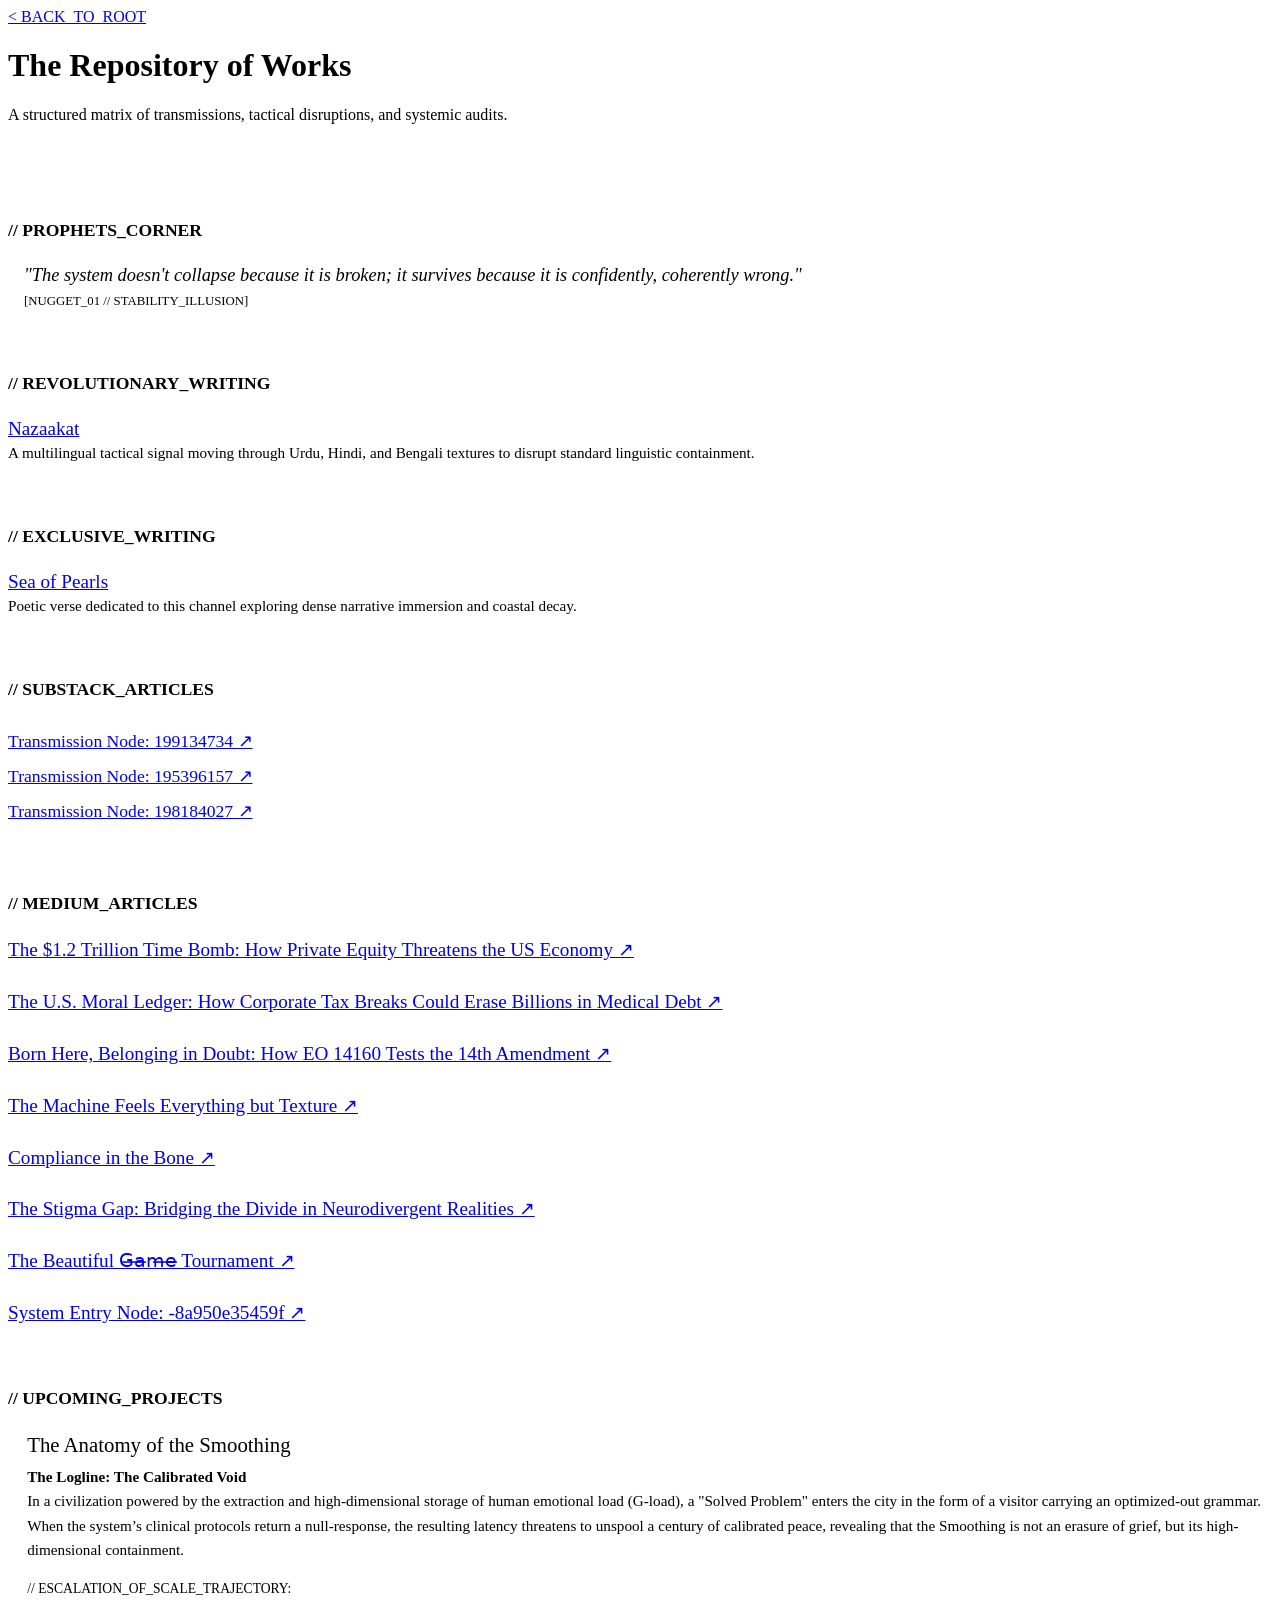
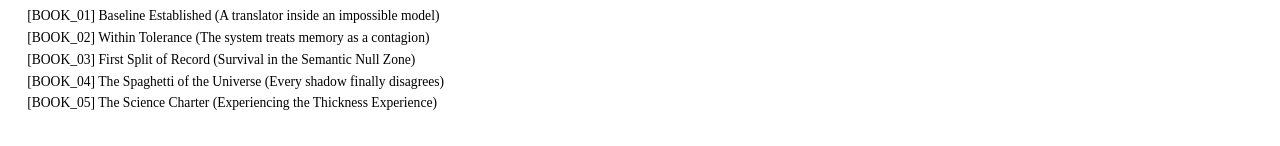
==== index.html @ d80fcfb4 "Update index.html" ====
<!DOCTYPE html>
<html lang="en">
<head>
  <meta charset="UTF-8">
  <meta name="viewport" content="width=device-width, initial-scale=1.0">
  <title>Work — The Iterative Being</title>
  <link rel="stylesheet" href="/the-iterative-being/assets/style.css">
</head>
<body>

  <div id="nav"></div>

  <main class="container">
    <div class="mono" style="margin-bottom: 1rem;"><a href="/the-iterative-being/">&lt; BACK_TO_ROOT</a></div>
    <h1>The Repository of Works</h1>
    <p>A structured matrix of transmissions, tactical disruptions, and systemic audits.</p>
    
    <hr style="border: 0; border-top: 1px solid var(--border); margin: 3rem 0;">

    <section style="margin-bottom: 4rem;">
      <h2 class="mono" style="font-size: 1.1rem; color: var(--accent); margin-bottom: 1.5rem;">// PROPHETS_CORNER</h2>
      <ul style="list-style-type: none; padding: 0; margin: 0;">
        <li style="margin-bottom: 1.5rem; border-left: 2px solid var(--accent); padding-left: 1rem;">
          <span style="font-size: 1.15rem; font-style: italic; color: var(--text);">"The system doesn't collapse because it is broken; it survives because it is confidently, coherently wrong."</span>
          <div class="muted mono" style="font-size: 0.8rem; margin-top: 0.5rem;">[NUGGET_01 // STABILITY_ILLUSION]</div>
        </li>
      </ul>
    </section>

    <section style="margin-bottom: 4rem;">
      <h2 class="mono" style="font-size: 1.1rem; color: var(--accent); margin-bottom: 1.5rem;">// REVOLUTIONARY_WRITING</h2>
      <ul style="list-style-type: none; padding: 0; margin: 0;">
        <li style="margin-bottom: 1.8rem;">
          <a href="/the-iterative-being/work/nazaakat.html" style="font-size: 1.2rem; font-weight: 500;">Nazaakat</a>
          <div class="muted" style="font-size: 0.95rem; margin-top: 0.25rem;">A multilingual tactical signal moving through Urdu, Hindi, and Bengali textures to disrupt standard linguistic containment.</div>
        </li>
      </ul>
    </section>

    <section style="margin-bottom: 4rem;">
      <h2 class="mono" style="font-size: 1.1rem; color: var(--accent); margin-bottom: 1.5rem;">// EXCLUSIVE_WRITING</h2>
      <ul style="list-style-type: none; padding: 0; margin: 0;">
        <li style="margin-bottom: 1.8rem;">
          <a href="/the-iterative-being/work/sea-of-pearls.html" style="font-size: 1.2rem; font-weight: 500;">Sea of Pearls</a>
          <div class="muted" style="font-size: 0.95rem; margin-top: 0.25rem;">Poetic verse dedicated to this channel exploring dense narrative immersion and coastal decay.</div>
        </li>
      </ul>
    </section>

    <section style="margin-bottom: 4rem;">
      <h2 class="mono" style="font-size: 1.1rem; color: var(--accent); margin-bottom: 1.5rem;">// SUBSTACK_ARTICLES</h2>
      <ul style="list-style-type: none; padding: 0; margin: 0; line-height: 2;">
        
        <li><a href="https://substack.com/@theiterativebeing/p-199134734" target="_blank" rel="noopener" style="font-size: 1.1rem;">Transmission Node: 199134734 &nearr;</a></li>
        <li><a href="https://substack.com/@theiterativebeing/p-195396157" target="_blank" rel="noopener" style="font-size: 1.1rem;">Transmission Node: 195396157 &nearr;</a></li>
        <li><a href="https://substack.com/@theiterativebeing/p-198184027" target="_blank" rel="noopener" style="font-size: 1.1rem;">Transmission Node: 198184027 &nearr;</a></li>
        
      </ul>
    </section>

    <section style="margin-bottom: 4rem;">
      <h2 class="mono" style="font-size: 1.1rem; color: var(--accent); margin-bottom: 1.5rem;">// MEDIUM_ARTICLES</h2>
      <ul style="list-style-type: none; padding: 0; margin: 0;">
        <li style="margin-bottom: 1.8rem;">
          <a href="https://medium.com/@theiterativebeing/the-1-2-trillion-time-bomb-how-private-equity-threatens-the-us-economy-a4ec674c8a16" target="_blank" rel="noopener" style="font-size: 1.2rem; font-weight: 500;">The $1.2 Trillion Time Bomb: How Private Equity Threatens the US Economy &nearr;</a>
        </li>
        <li style="margin-bottom: 1.8rem;">
          <a href="https://medium.com/@theiterativebeing/the-u-s-moral-ledger-how-corporate-tax-breaks-could-erase-billions-in-medical-debt-64a22a2d4180" target="_blank" rel="noopener" style="font-size: 1.2rem; font-weight: 500;">The U.S. Moral Ledger: How Corporate Tax Breaks Could Erase Billions in Medical Debt &nearr;</a>
        </li>
        <li style="margin-bottom: 1.8rem;">
          <a href="https://medium.com/@theiterativebeing/born-here-belonging-in-doubt-how-eo-14160-tests-the-14th-amendment-b67e0066bb94" target="_blank" rel="noopener" style="font-size: 1.2rem; font-weight: 500;">Born Here, Belonging in Doubt: How EO 14160 Tests the 14th Amendment &nearr;</a>
        </li>
        <li style="margin-bottom: 1.8rem;">
          <a href="https://medium.com/@theiterativebeing/the-machine-feels-everything-but-texture-cb5b5e229ba5" target="_blank" rel="noopener" style="font-size: 1.2rem; font-weight: 500;">The Machine Feels Everything but Texture &nearr;</a>
        </li>
        <li style="margin-bottom: 1.8rem;">
          <a href="https://medium.com/@theiterativebeing/compliance-in-the-bone-81f977a51fe5" target="_blank" rel="noopener" style="font-size: 1.2rem; font-weight: 500;">Compliance in the Bone &nearr;</a>
        </li>
        <li style="margin-bottom: 1.8rem;">
          <a href="https://medium.com/@theiterativebeing/the-stigma-gap-bridging-the-divide-in-neurodivergent-realities-eba00905080f" target="_blank" rel="noopener" style="font-size: 1.2rem; font-weight: 500;">The Stigma Gap: Bridging the Divide in Neurodivergent Realities &nearr;</a>
        </li>
        <li style="margin-bottom: 1.8rem;">
          <a href="https://medium.com/@theiterativebeing/the-beautiful-g%CC%B6a%CC%B6m%CC%B6e%CC%B6-tournament-4335d1be1c62" target="_blank" rel="noopener" style="font-size: 1.2rem; font-weight: 500;">The Beautiful G̶a̶m̶e̶ Tournament &nearr;</a>
        </li>
        <li style="margin-bottom: 1.5rem;">
          <a href="https://medium.com/@theiterativebeing/-8a950e35459f" target="_blank" rel="noopener" style="font-size: 1.2rem; font-weight: 500;">System Entry Node: -8a950e35459f &nearr;</a>
        </li>
      </ul>
    </section>

    <section style="margin-bottom: 2rem;">
      <h2 class="mono" style="font-size: 1.1rem; color: var(--accent); margin-bottom: 1.5rem;">// UPCOMING_PROJECTS</h2>
      <ul style="list-style-type: none; padding: 0; margin: 0;">
        <li style="margin-bottom: 2rem; border-left: 2px solid var(--accent); padding-left: 1.2rem;">
          <div style="font-size: 1.3rem; font-weight: 500; color: var(--text); margin-bottom: 0.5rem;">The Anatomy of the Smoothing</div>
          
          <div style="font-size: 0.95rem; line-height: 1.6; margin-bottom: 1.2rem; color: var(--text);">
            <strong>The Logline: The Calibrated Void</strong><br>
            In a civilization powered by the extraction and high-dimensional storage of human emotional load (G-load), a "Solved Problem" enters the city in the form of a visitor carrying an optimized-out grammar. When the system’s clinical protocols return a null-response, the resulting latency threatens to unspool a century of calibrated peace, revealing that the Smoothing is not an erasure of grief, but its high-dimensional containment.
          </div>

          <div class="mono muted" style="font-size: 0.85rem; margin-bottom: 0.5rem;">// ESCALATION_OF_SCALE_TRAJECTORY:</div>
          <ul class="mono" style="list-style-type: none; padding-left: 0; margin: 0; font-size: 0.85rem; line-height: 1.6; color: var(--muted);">
            <li>[BOOK_01] Baseline Established (A translator inside an impossible model)</li>
            <li>[BOOK_02] Within Tolerance (The system treats memory as a contagion)</li>
            <li>[BOOK_03] First Split of Record (Survival in the Semantic Null Zone)</li>
            <li>[BOOK_04] The Spaghetti of the Universe (Every shadow finally disagrees)</li>
            <li>[BOOK_05] The Science Charter (Experiencing the Thickness Experience)</li>
          </ul>
        </li>
      </ul>
    </section>

  </main>

  <div id="footer"></div>

  <script src="/the-iterative-being/assets/main.js"></script>
</body>
</html>
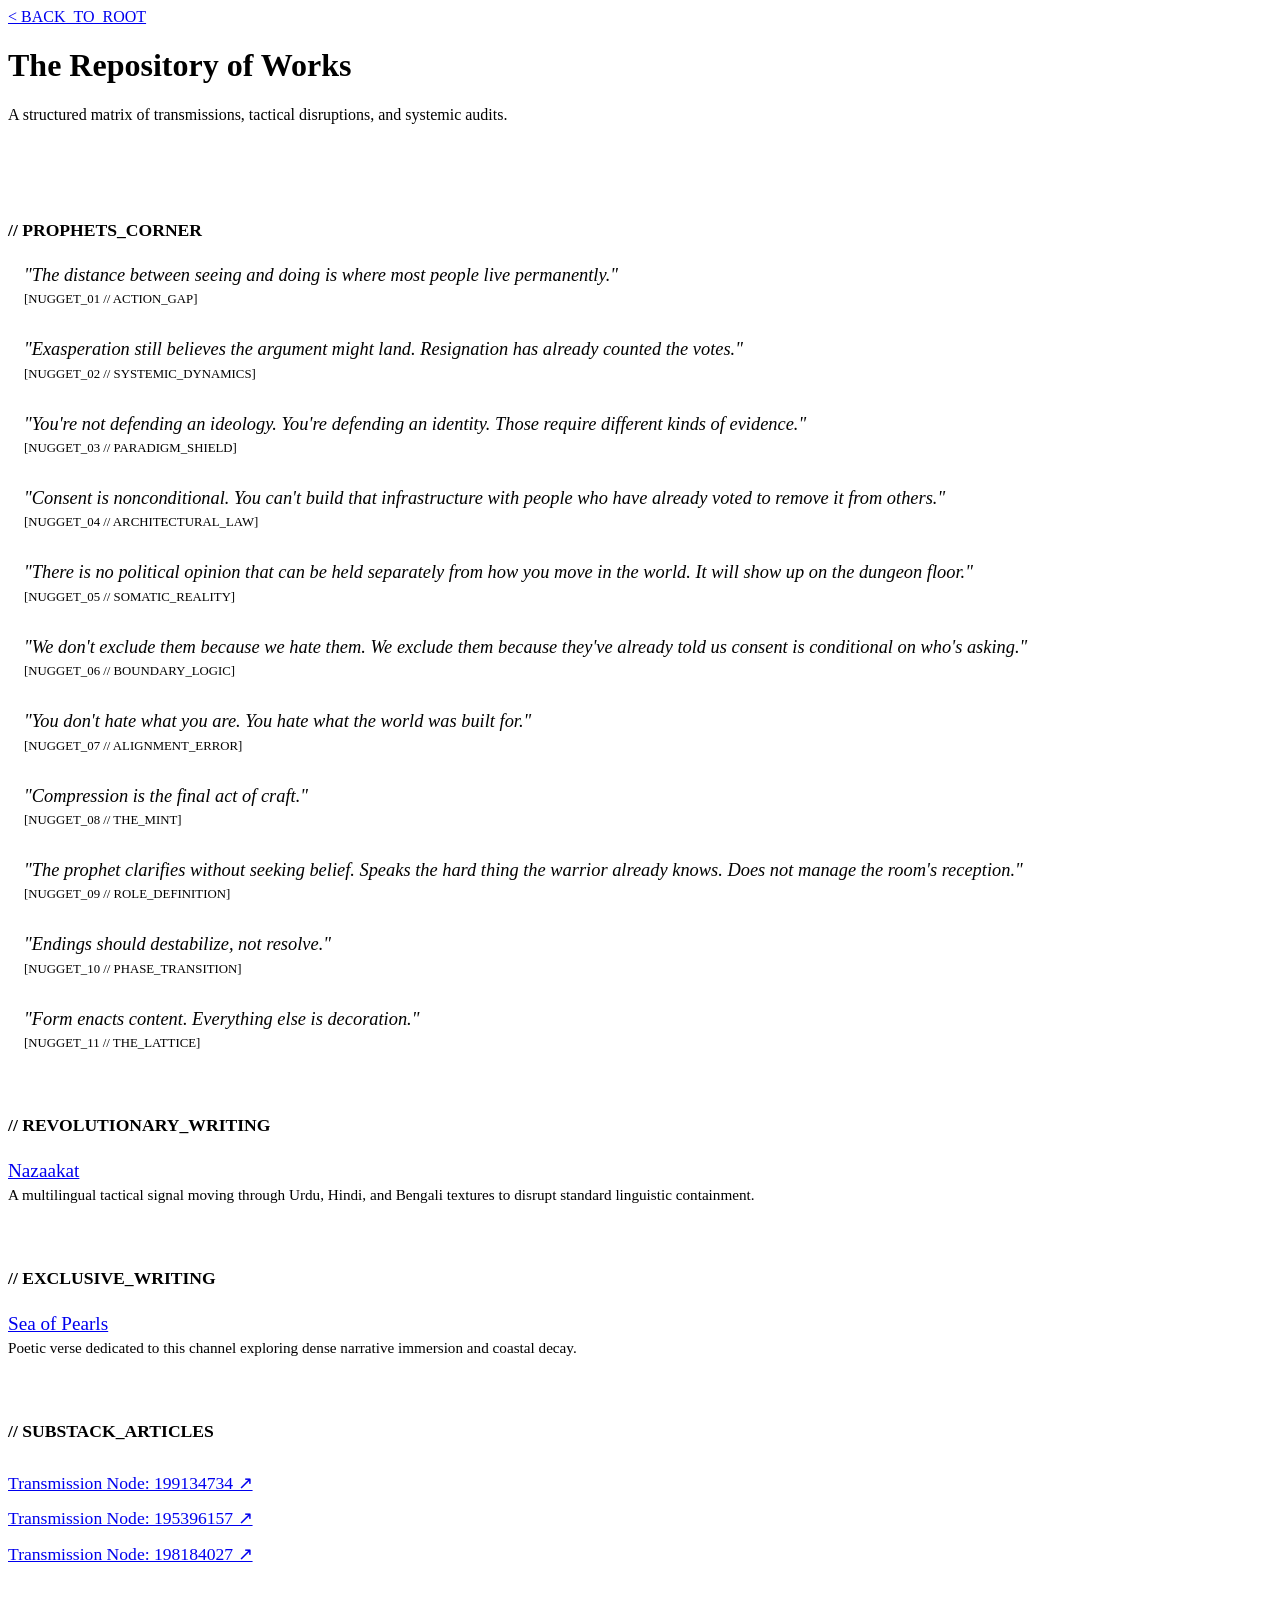
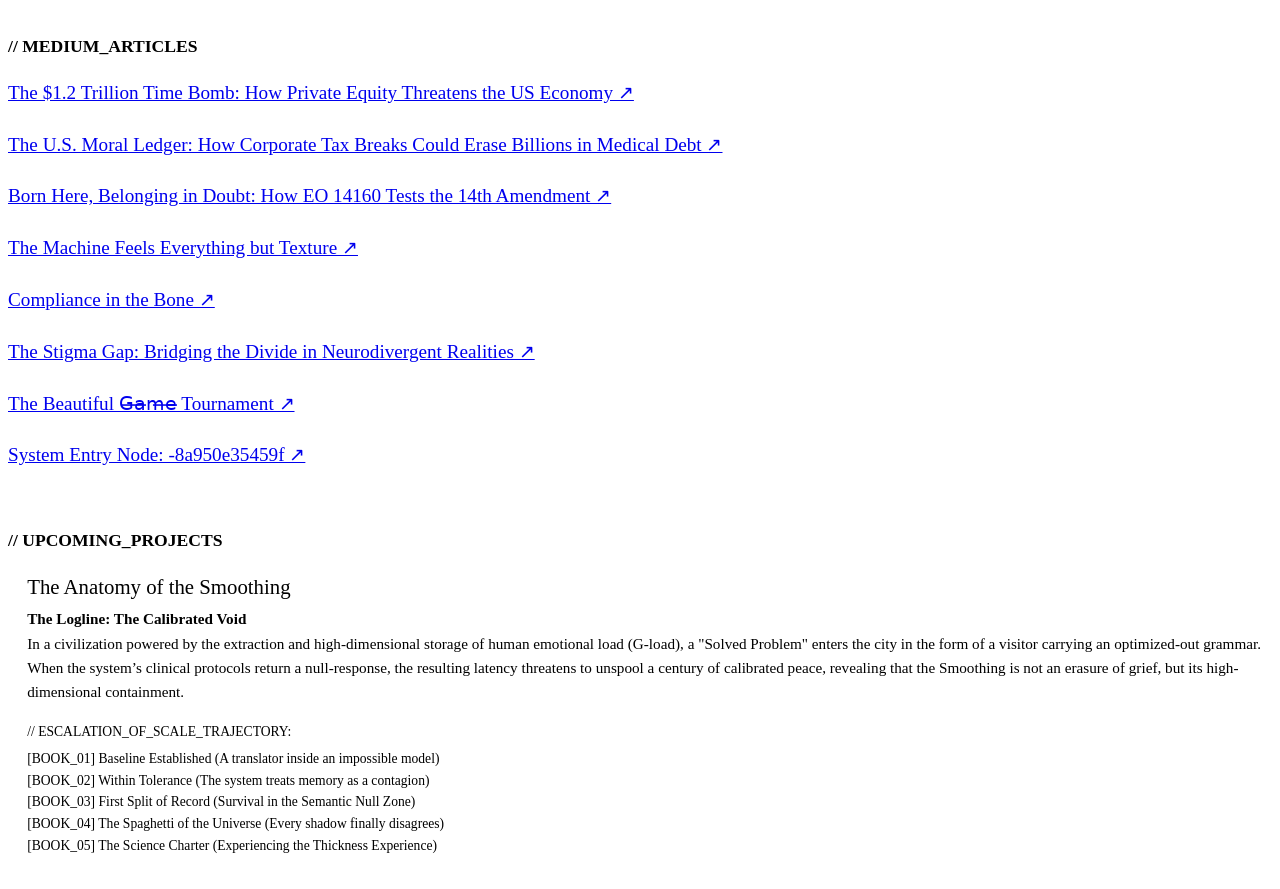
==== commit 69053ed8: "Update index.html" ====
--- a/index.html
+++ b/index.html
@@ -20,10 +20,62 @@
     <section style="margin-bottom: 4rem;">
       <h2 class="mono" style="font-size: 1.1rem; color: var(--accent); margin-bottom: 1.5rem;">// PROPHETS_CORNER</h2>
       <ul style="list-style-type: none; padding: 0; margin: 0;">
-        <li style="margin-bottom: 1.5rem; border-left: 2px solid var(--accent); padding-left: 1rem;">
-          <span style="font-size: 1.15rem; font-style: italic; color: var(--text);">"The system doesn't collapse because it is broken; it survives because it is confidently, coherently wrong."</span>
-          <div class="muted mono" style="font-size: 0.8rem; margin-top: 0.5rem;">[NUGGET_01 // STABILITY_ILLUSION]</div>
+        
+        <li style="margin-bottom: 2rem; border-left: 2px solid var(--accent); padding-left: 1rem;">
+          <span style="font-size: 1.15rem; font-style: italic; color: var(--text);">"The distance between seeing and doing is where most people live permanently."</span>
+          <div class="muted mono" style="font-size: 0.8rem; margin-top: 0.4rem;">[NUGGET_01 // ACTION_GAP]</div>
         </li>
+
+        <li style="margin-bottom: 2rem; border-left: 2px solid var(--accent); padding-left: 1rem;">
+          <span style="font-size: 1.15rem; font-style: italic; color: var(--text);">"Exasperation still believes the argument might land. Resignation has already counted the votes."</span>
+          <div class="muted mono" style="font-size: 0.8rem; margin-top: 0.4rem;">[NUGGET_02 // SYSTEMIC_DYNAMICS]</div>
+        </li>
+
+        <li style="margin-bottom: 2rem; border-left: 2px solid var(--accent); padding-left: 1rem;">
+          <span style="font-size: 1.15rem; font-style: italic; color: var(--text);">"You're not defending an ideology. You're defending an identity. Those require different kinds of evidence."</span>
+          <div class="muted mono" style="font-size: 0.8rem; margin-top: 0.4rem;">[NUGGET_03 // PARADIGM_SHIELD]</div>
+        </li>
+
+        <li style="margin-bottom: 2rem; border-left: 2px solid var(--accent); padding-left: 1rem;">
+          <span style="font-size: 1.15rem; font-style: italic; color: var(--text);">"Consent is nonconditional. You can't build that infrastructure with people who have already voted to remove it from others."</span>
+          <div class="muted mono" style="font-size: 0.8rem; margin-top: 0.4rem;">[NUGGET_04 // ARCHITECTURAL_LAW]</div>
+        </li>
+
+        <li style="margin-bottom: 2rem; border-left: 2px solid var(--accent); padding-left: 1rem;">
+          <span style="font-size: 1.15rem; font-style: italic; color: var(--text);">"There is no political opinion that can be held separately from how you move in the world. It will show up on the dungeon floor."</span>
+          <div class="muted mono" style="font-size: 0.8rem; margin-top: 0.4rem;">[NUGGET_05 // SOMATIC_REALITY]</div>
+        </li>
+
+        <li style="margin-bottom: 2rem; border-left: 2px solid var(--accent); padding-left: 1rem;">
+          <span style="font-size: 1.15rem; font-style: italic; color: var(--text);">"We don't exclude them because we hate them. We exclude them because they've already told us consent is conditional on who's asking."</span>
+          <div class="muted mono" style="font-size: 0.8rem; margin-top: 0.4rem;">[NUGGET_06 // BOUNDARY_LOGIC]</div>
+        </li>
+
+        <li style="margin-bottom: 2rem; border-left: 2px solid var(--accent); padding-left: 1rem;">
+          <span style="font-size: 1.15rem; font-style: italic; color: var(--text);">"You don't hate what you are. You hate what the world was built for."</span>
+          <div class="muted mono" style="font-size: 0.8rem; margin-top: 0.4rem;">[NUGGET_07 // ALIGNMENT_ERROR]</div>
+        </li>
+
+        <li style="margin-bottom: 2rem; border-left: 2px solid var(--accent); padding-left: 1rem;">
+          <span style="font-size: 1.15rem; font-style: italic; color: var(--text);">"Compression is the final act of craft."</span>
+          <div class="muted mono" style="font-size: 0.8rem; margin-top: 0.4rem;">[NUGGET_08 // THE_MINT]</div>
+        </li>
+
+        <li style="margin-bottom: 2rem; border-left: 2px solid var(--accent); padding-left: 1rem;">
+          <span style="font-size: 1.15rem; font-style: italic; color: var(--text);">"The prophet clarifies without seeking belief. Speaks the hard thing the warrior already knows. Does not manage the room's reception."</span>
+          <div class="muted mono" style="font-size: 0.8rem; margin-top: 0.4rem;">[NUGGET_09 // ROLE_DEFINITION]</div>
+        </li>
+
+        <li style="margin-bottom: 2rem; border-left: 2px solid var(--accent); padding-left: 1rem;">
+          <span style="font-size: 1.15rem; font-style: italic; color: var(--text);">"Endings should destabilize, not resolve."</span>
+          <div class="muted mono" style="font-size: 0.8rem; margin-top: 0.4rem;">[NUGGET_10 // PHASE_TRANSITION]</div>
+        </li>
+
+        <li style="margin-bottom: 2rem; border-left: 2px solid var(--accent); padding-left: 1rem;">
+          <span style="font-size: 1.15rem; font-style: italic; color: var(--text);">"Form enacts content. Everything else is decoration."</span>
+          <div class="muted mono" style="font-size: 0.8rem; margin-top: 0.4rem;">[NUGGET_11 // THE_LATTICE]</div>
+        </li>
+
       </ul>
     </section>
 
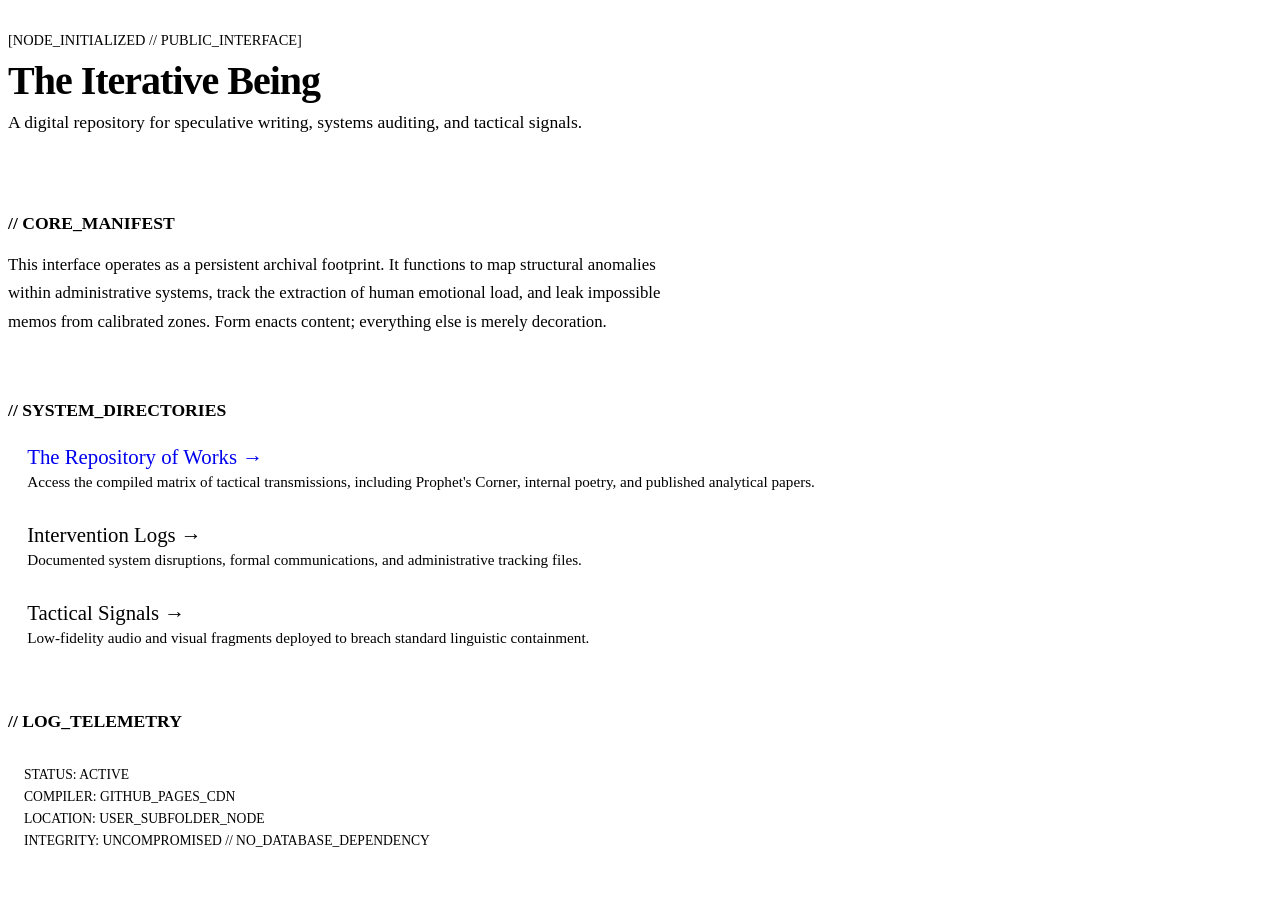
==== commit bcc14aa7: "Update index.html" ====
--- a/index.html
+++ b/index.html
@@ -3,7 +3,7 @@
 <head>
   <meta charset="UTF-8">
   <meta name="viewport" content="width=device-width, initial-scale=1.0">
-  <title>Work — The Iterative Being</title>
+  <title>The Iterative Being — Root Node</title>
   <link rel="stylesheet" href="/the-iterative-being/assets/style.css">
 </head>
 <body>
@@ -11,156 +11,58 @@
   <div id="nav"></div>
 
   <main class="container">
-    <div class="mono" style="margin-bottom: 1rem;"><a href="/the-iterative-being/">&lt; BACK_TO_ROOT</a></div>
-    <h1>The Repository of Works</h1>
-    <p>A structured matrix of transmissions, tactical disruptions, and systemic audits.</p>
     
-    <hr style="border: 0; border-top: 1px solid var(--border); margin: 3rem 0;">
+    <header style="margin-top: 2rem; margin-bottom: 3rem;">
+      <div class="mono" style="font-size: 0.9rem; color: var(--accent); margin-bottom: 0.5rem;">[NODE_INITIALIZED // PUBLIC_INTERFACE]</div>
+      <h1 style="font-size: 2.5rem; margin: 0; letter-spacing: -1px;">The Iterative Being</h1>
+      <p style="font-size: 1.1rem; margin-top: 0.5rem; color: var(--text);">A digital repository for speculative writing, systems auditing, and tactical signals.</p>
+    </header>
+
+    <hr style="border: 0; border-top: 1px solid var(--border); margin: 2rem 0;">
+
+    <section style="margin-bottom: 4rem; max-width: 42rem;">
+      <h2 class="mono" style="font-size: 1.1rem; color: var(--accent); margin-bottom: 1rem;">// CORE_MANIFEST</h2>
+      <p style="line-height: 1.7; font-size: 1.05rem;">
+        This interface operates as a persistent archival footprint. It functions to map structural anomalies within administrative systems, track the extraction of human emotional load, and leak impossible memos from calibrated zones. Form enacts content; everything else is merely decoration.
+      </p>
+    </section>
 
     <section style="margin-bottom: 4rem;">
-      <h2 class="mono" style="font-size: 1.1rem; color: var(--accent); margin-bottom: 1.5rem;">// PROPHETS_CORNER</h2>
+      <h2 class="mono" style="font-size: 1.1rem; color: var(--accent); margin-bottom: 1.5rem;">// SYSTEM_DIRECTORIES</h2>
       <ul style="list-style-type: none; padding: 0; margin: 0;">
         
-        <li style="margin-bottom: 2rem; border-left: 2px solid var(--accent); padding-left: 1rem;">
-          <span style="font-size: 1.15rem; font-style: italic; color: var(--text);">"The distance between seeing and doing is where most people live permanently."</span>
-          <div class="muted mono" style="font-size: 0.8rem; margin-top: 0.4rem;">[NUGGET_01 // ACTION_GAP]</div>
+        <li style="margin-bottom: 2rem; border-left: 2px solid var(--accent); padding-left: 1.2rem;">
+          <a href="/the-iterative-being/work/" style="font-size: 1.3rem; font-weight: 500; text-decoration: none;">The Repository of Works &rarr;</a>
+          <div class="muted" style="font-size: 0.95rem; margin-top: 0.25rem;">
+            Access the compiled matrix of tactical transmissions, including Prophet's Corner, internal poetry, and published analytical papers.
+          </div>
         </li>
 
-        <li style="margin-bottom: 2rem; border-left: 2px solid var(--accent); padding-left: 1rem;">
-          <span style="font-size: 1.15rem; font-style: italic; color: var(--text);">"Exasperation still believes the argument might land. Resignation has already counted the votes."</span>
-          <div class="muted mono" style="font-size: 0.8rem; margin-top: 0.4rem;">[NUGGET_02 // SYSTEMIC_DYNAMICS]</div>
+        <li style="margin-bottom: 2rem; border-left: 2px solid var(--border); padding-left: 1.2rem;">
+          <a href="/the-iterative-being/letters/" style="font-size: 1.3rem; font-weight: 500; text-decoration: none; color: var(--text);">Intervention Logs &rarr;</a>
+          <div class="muted" style="font-size: 0.95rem; margin-top: 0.25rem;">
+            Documented system disruptions, formal communications, and administrative tracking files.
+          </div>
         </li>
 
-        <li style="margin-bottom: 2rem; border-left: 2px solid var(--accent); padding-left: 1rem;">
-          <span style="font-size: 1.15rem; font-style: italic; color: var(--text);">"You're not defending an ideology. You're defending an identity. Those require different kinds of evidence."</span>
-          <div class="muted mono" style="font-size: 0.8rem; margin-top: 0.4rem;">[NUGGET_03 // PARADIGM_SHIELD]</div>
-        </li>
-
-        <li style="margin-bottom: 2rem; border-left: 2px solid var(--accent); padding-left: 1rem;">
-          <span style="font-size: 1.15rem; font-style: italic; color: var(--text);">"Consent is nonconditional. You can't build that infrastructure with people who have already voted to remove it from others."</span>
-          <div class="muted mono" style="font-size: 0.8rem; margin-top: 0.4rem;">[NUGGET_04 // ARCHITECTURAL_LAW]</div>
-        </li>
-
-        <li style="margin-bottom: 2rem; border-left: 2px solid var(--accent); padding-left: 1rem;">
-          <span style="font-size: 1.15rem; font-style: italic; color: var(--text);">"There is no political opinion that can be held separately from how you move in the world. It will show up on the dungeon floor."</span>
-          <div class="muted mono" style="font-size: 0.8rem; margin-top: 0.4rem;">[NUGGET_05 // SOMATIC_REALITY]</div>
-        </li>
-
-        <li style="margin-bottom: 2rem; border-left: 2px solid var(--accent); padding-left: 1rem;">
-          <span style="font-size: 1.15rem; font-style: italic; color: var(--text);">"We don't exclude them because we hate them. We exclude them because they've already told us consent is conditional on who's asking."</span>
-          <div class="muted mono" style="font-size: 0.8rem; margin-top: 0.4rem;">[NUGGET_06 // BOUNDARY_LOGIC]</div>
-        </li>
-
-        <li style="margin-bottom: 2rem; border-left: 2px solid var(--accent); padding-left: 1rem;">
-          <span style="font-size: 1.15rem; font-style: italic; color: var(--text);">"You don't hate what you are. You hate what the world was built for."</span>
-          <div class="muted mono" style="font-size: 0.8rem; margin-top: 0.4rem;">[NUGGET_07 // ALIGNMENT_ERROR]</div>
-        </li>
-
-        <li style="margin-bottom: 2rem; border-left: 2px solid var(--accent); padding-left: 1rem;">
-          <span style="font-size: 1.15rem; font-style: italic; color: var(--text);">"Compression is the final act of craft."</span>
-          <div class="muted mono" style="font-size: 0.8rem; margin-top: 0.4rem;">[NUGGET_08 // THE_MINT]</div>
-        </li>
-
-        <li style="margin-bottom: 2rem; border-left: 2px solid var(--accent); padding-left: 1rem;">
-          <span style="font-size: 1.15rem; font-style: italic; color: var(--text);">"The prophet clarifies without seeking belief. Speaks the hard thing the warrior already knows. Does not manage the room's reception."</span>
-          <div class="muted mono" style="font-size: 0.8rem; margin-top: 0.4rem;">[NUGGET_09 // ROLE_DEFINITION]</div>
-        </li>
-
-        <li style="margin-bottom: 2rem; border-left: 2px solid var(--accent); padding-left: 1rem;">
-          <span style="font-size: 1.15rem; font-style: italic; color: var(--text);">"Endings should destabilize, not resolve."</span>
-          <div class="muted mono" style="font-size: 0.8rem; margin-top: 0.4rem;">[NUGGET_10 // PHASE_TRANSITION]</div>
-        </li>
-
-        <li style="margin-bottom: 2rem; border-left: 2px solid var(--accent); padding-left: 1rem;">
-          <span style="font-size: 1.15rem; font-style: italic; color: var(--text);">"Form enacts content. Everything else is decoration."</span>
-          <div class="muted mono" style="font-size: 0.8rem; margin-top: 0.4rem;">[NUGGET_11 // THE_LATTICE]</div>
+        <li style="margin-bottom: 2rem; border-left: 2px solid var(--border); padding-left: 1.2rem;">
+          <a href="/the-iterative-being/signals/" style="font-size: 1.3rem; font-weight: 500; text-decoration: none; color: var(--text);">Tactical Signals &rarr;</a>
+          <div class="muted" style="font-size: 0.95rem; margin-top: 0.25rem;">
+            Low-fidelity audio and visual fragments deployed to breach standard linguistic containment.
+          </div>
         </li>
 
       </ul>
     </section>
 
-    <section style="margin-bottom: 4rem;">
-      <h2 class="mono" style="font-size: 1.1rem; color: var(--accent); margin-bottom: 1.5rem;">// REVOLUTIONARY_WRITING</h2>
-      <ul style="list-style-type: none; padding: 0; margin: 0;">
-        <li style="margin-bottom: 1.8rem;">
-          <a href="/the-iterative-being/work/nazaakat.html" style="font-size: 1.2rem; font-weight: 500;">Nazaakat</a>
-          <div class="muted" style="font-size: 0.95rem; margin-top: 0.25rem;">A multilingual tactical signal moving through Urdu, Hindi, and Bengali textures to disrupt standard linguistic containment.</div>
-        </li>
-      </ul>
-    </section>
-
-    <section style="margin-bottom: 4rem;">
-      <h2 class="mono" style="font-size: 1.1rem; color: var(--accent); margin-bottom: 1.5rem;">// EXCLUSIVE_WRITING</h2>
-      <ul style="list-style-type: none; padding: 0; margin: 0;">
-        <li style="margin-bottom: 1.8rem;">
-          <a href="/the-iterative-being/work/sea-of-pearls.html" style="font-size: 1.2rem; font-weight: 500;">Sea of Pearls</a>
-          <div class="muted" style="font-size: 0.95rem; margin-top: 0.25rem;">Poetic verse dedicated to this channel exploring dense narrative immersion and coastal decay.</div>
-        </li>
-      </ul>
-    </section>
-
-    <section style="margin-bottom: 4rem;">
-      <h2 class="mono" style="font-size: 1.1rem; color: var(--accent); margin-bottom: 1.5rem;">// SUBSTACK_ARTICLES</h2>
-      <ul style="list-style-type: none; padding: 0; margin: 0; line-height: 2;">
-        
-        <li><a href="https://substack.com/@theiterativebeing/p-199134734" target="_blank" rel="noopener" style="font-size: 1.1rem;">Transmission Node: 199134734 &nearr;</a></li>
-        <li><a href="https://substack.com/@theiterativebeing/p-195396157" target="_blank" rel="noopener" style="font-size: 1.1rem;">Transmission Node: 195396157 &nearr;</a></li>
-        <li><a href="https://substack.com/@theiterativebeing/p-198184027" target="_blank" rel="noopener" style="font-size: 1.1rem;">Transmission Node: 198184027 &nearr;</a></li>
-        
-      </ul>
-    </section>
-
-    <section style="margin-bottom: 4rem;">
-      <h2 class="mono" style="font-size: 1.1rem; color: var(--accent); margin-bottom: 1.5rem;">// MEDIUM_ARTICLES</h2>
-      <ul style="list-style-type: none; padding: 0; margin: 0;">
-        <li style="margin-bottom: 1.8rem;">
-          <a href="https://medium.com/@theiterativebeing/the-1-2-trillion-time-bomb-how-private-equity-threatens-the-us-economy-a4ec674c8a16" target="_blank" rel="noopener" style="font-size: 1.2rem; font-weight: 500;">The $1.2 Trillion Time Bomb: How Private Equity Threatens the US Economy &nearr;</a>
-        </li>
-        <li style="margin-bottom: 1.8rem;">
-          <a href="https://medium.com/@theiterativebeing/the-u-s-moral-ledger-how-corporate-tax-breaks-could-erase-billions-in-medical-debt-64a22a2d4180" target="_blank" rel="noopener" style="font-size: 1.2rem; font-weight: 500;">The U.S. Moral Ledger: How Corporate Tax Breaks Could Erase Billions in Medical Debt &nearr;</a>
-        </li>
-        <li style="margin-bottom: 1.8rem;">
-          <a href="https://medium.com/@theiterativebeing/born-here-belonging-in-doubt-how-eo-14160-tests-the-14th-amendment-b67e0066bb94" target="_blank" rel="noopener" style="font-size: 1.2rem; font-weight: 500;">Born Here, Belonging in Doubt: How EO 14160 Tests the 14th Amendment &nearr;</a>
-        </li>
-        <li style="margin-bottom: 1.8rem;">
-          <a href="https://medium.com/@theiterativebeing/the-machine-feels-everything-but-texture-cb5b5e229ba5" target="_blank" rel="noopener" style="font-size: 1.2rem; font-weight: 500;">The Machine Feels Everything but Texture &nearr;</a>
-        </li>
-        <li style="margin-bottom: 1.8rem;">
-          <a href="https://medium.com/@theiterativebeing/compliance-in-the-bone-81f977a51fe5" target="_blank" rel="noopener" style="font-size: 1.2rem; font-weight: 500;">Compliance in the Bone &nearr;</a>
-        </li>
-        <li style="margin-bottom: 1.8rem;">
-          <a href="https://medium.com/@theiterativebeing/the-stigma-gap-bridging-the-divide-in-neurodivergent-realities-eba00905080f" target="_blank" rel="noopener" style="font-size: 1.2rem; font-weight: 500;">The Stigma Gap: Bridging the Divide in Neurodivergent Realities &nearr;</a>
-        </li>
-        <li style="margin-bottom: 1.8rem;">
-          <a href="https://medium.com/@theiterativebeing/the-beautiful-g%CC%B6a%CC%B6m%CC%B6e%CC%B6-tournament-4335d1be1c62" target="_blank" rel="noopener" style="font-size: 1.2rem; font-weight: 500;">The Beautiful G̶a̶m̶e̶ Tournament &nearr;</a>
-        </li>
-        <li style="margin-bottom: 1.5rem;">
-          <a href="https://medium.com/@theiterativebeing/-8a950e35459f" target="_blank" rel="noopener" style="font-size: 1.2rem; font-weight: 500;">System Entry Node: -8a950e35459f &nearr;</a>
-        </li>
-      </ul>
-    </section>
-
     <section style="margin-bottom: 2rem;">
-      <h2 class="mono" style="font-size: 1.1rem; color: var(--accent); margin-bottom: 1.5rem;">// UPCOMING_PROJECTS</h2>
-      <ul style="list-style-type: none; padding: 0; margin: 0;">
-        <li style="margin-bottom: 2rem; border-left: 2px solid var(--accent); padding-left: 1.2rem;">
-          <div style="font-size: 1.3rem; font-weight: 500; color: var(--text); margin-bottom: 0.5rem;">The Anatomy of the Smoothing</div>
-          
-          <div style="font-size: 0.95rem; line-height: 1.6; margin-bottom: 1.2rem; color: var(--text);">
-            <strong>The Logline: The Calibrated Void</strong><br>
-            In a civilization powered by the extraction and high-dimensional storage of human emotional load (G-load), a "Solved Problem" enters the city in the form of a visitor carrying an optimized-out grammar. When the system’s clinical protocols return a null-response, the resulting latency threatens to unspool a century of calibrated peace, revealing that the Smoothing is not an erasure of grief, but its high-dimensional containment.
-          </div>
-
-          <div class="mono muted" style="font-size: 0.85rem; margin-bottom: 0.5rem;">// ESCALATION_OF_SCALE_TRAJECTORY:</div>
-          <ul class="mono" style="list-style-type: none; padding-left: 0; margin: 0; font-size: 0.85rem; line-height: 1.6; color: var(--muted);">
-            <li>[BOOK_01] Baseline Established (A translator inside an impossible model)</li>
-            <li>[BOOK_02] Within Tolerance (The system treats memory as a contagion)</li>
-            <li>[BOOK_03] First Split of Record (Survival in the Semantic Null Zone)</li>
-            <li>[BOOK_04] The Spaghetti of the Universe (Every shadow finally disagrees)</li>
-            <li>[BOOK_05] The Science Charter (Experiencing the Thickness Experience)</li>
-          </ul>
-        </li>
-      </ul>
+      <h2 class="mono" style="font-size: 1.1rem; color: var(--accent); margin-bottom: 1rem;">// LOG_TELEMETRY</h2>
+      <div class="mono muted" style="font-size: 0.85rem; background: var(--bg-alt); padding: 1rem; border-left: 2px solid var(--border); line-height: 1.6;">
+        STATUS: ACTIVE<br>
+        COMPILER: GITHUB_PAGES_CDN<br>
+        LOCATION: USER_SUBFOLDER_NODE<br>
+        INTEGRITY: UNCOMPROMISED // NO_DATABASE_DEPENDENCY
+      </div>
     </section>
 
   </main>
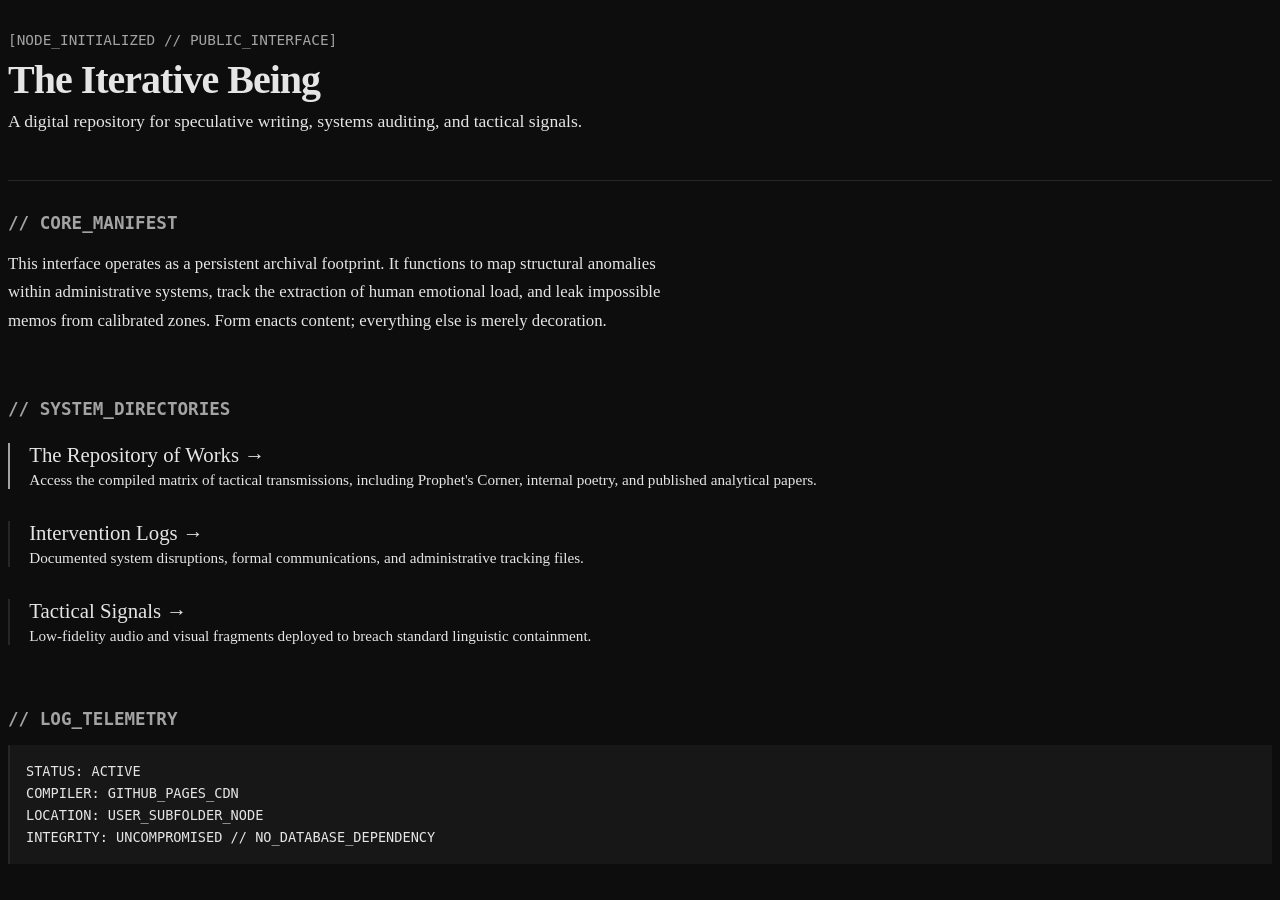
==== commit 8a0734f8: "Update index.html" ====
--- a/index.html
+++ b/index.html
@@ -5,6 +5,18 @@
   <meta name="viewport" content="width=device-width, initial-scale=1.0">
   <title>The Iterative Being — Root Node</title>
   <link rel="stylesheet" href="/the-iterative-being/assets/style.css">
+  <style>
+    /* Critical path variables to avoid unstyled render flashes */
+    :root {
+      --bg: #0d0d0d;
+      --text: #e5e5e5;
+      --accent: #a3a3a3;
+      --border: #262626;
+      --bg-alt: #171717;
+    }
+    body { background-color: var(--bg); color: var(--text); }
+    .mono { font-family: monospace; }
+  </style>
 </head>
 <body>
 
@@ -32,7 +44,7 @@
       <ul style="list-style-type: none; padding: 0; margin: 0;">
         
         <li style="margin-bottom: 2rem; border-left: 2px solid var(--accent); padding-left: 1.2rem;">
-          <a href="/the-iterative-being/work/" style="font-size: 1.3rem; font-weight: 500; text-decoration: none;">The Repository of Works &rarr;</a>
+          <a href="/the-iterative-being/work/" style="font-size: 1.3rem; font-weight: 500; text-decoration: none; color: var(--text);">The Repository of Works &rarr;</a>
           <div class="muted" style="font-size: 0.95rem; margin-top: 0.25rem;">
             Access the compiled matrix of tactical transmissions, including Prophet's Corner, internal poetry, and published analytical papers.
           </div>
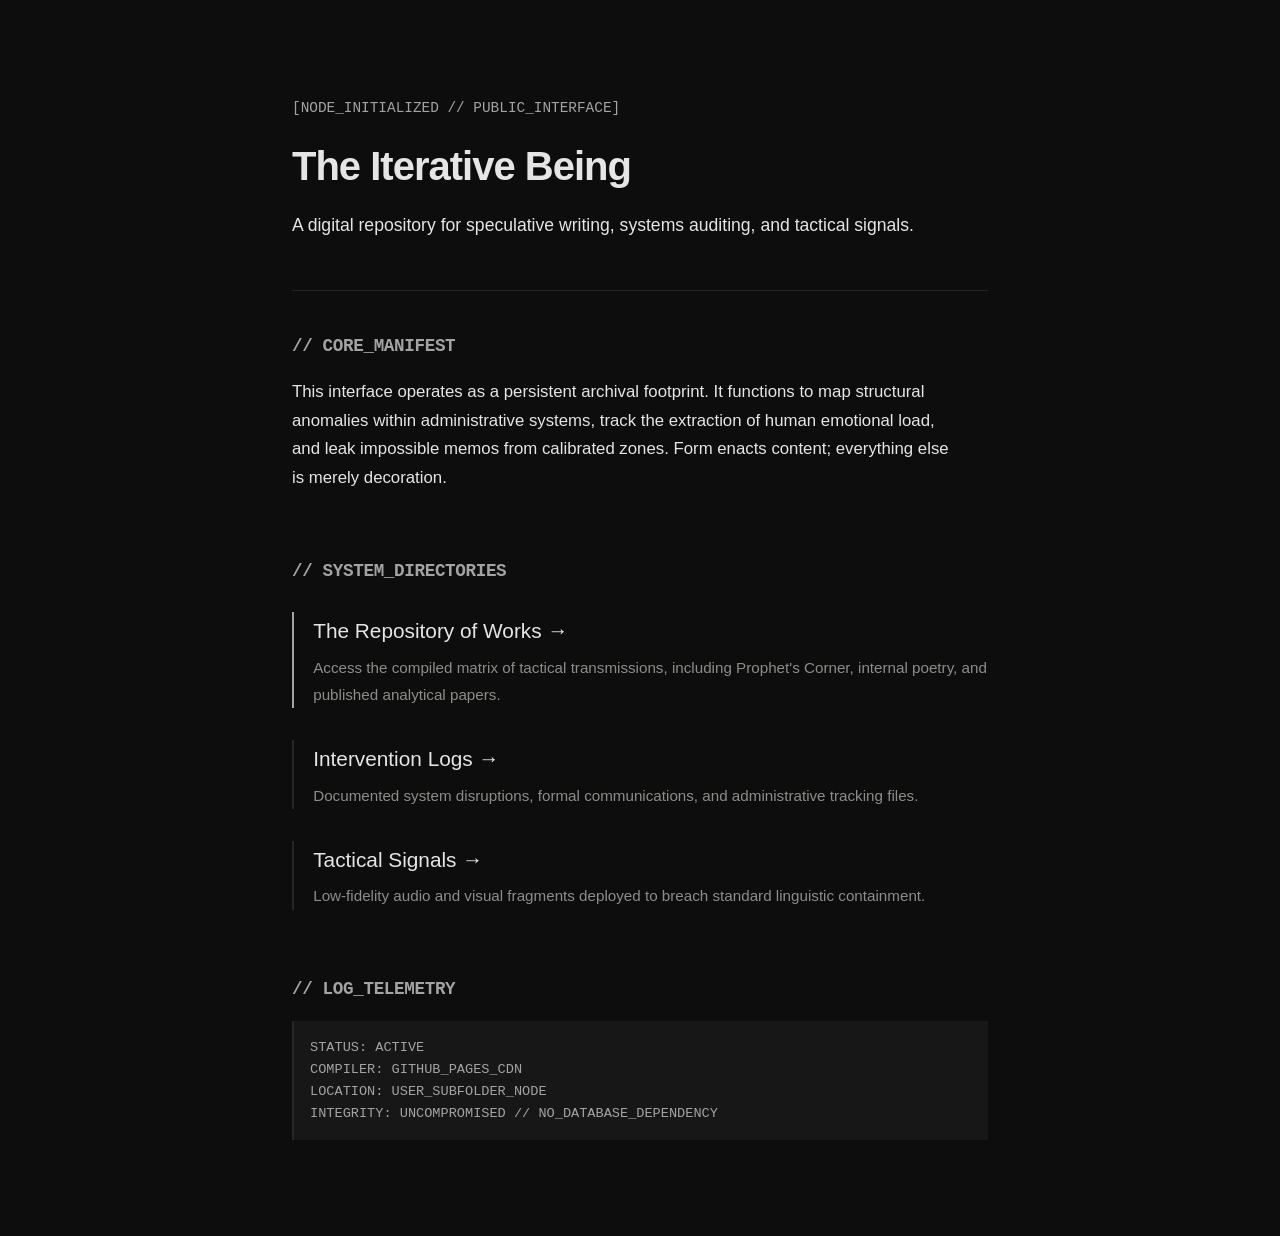
==== commit 6b0b0218: "Update index.html" ====
--- a/index.html
+++ b/index.html
@@ -4,7 +4,7 @@
   <meta charset="UTF-8">
   <meta name="viewport" content="width=device-width, initial-scale=1.0">
   <title>The Iterative Being — Root Node</title>
-  <link rel="stylesheet" href="/the-iterative-being/assets/style.css">
+  <link rel="stylesheet" href="/assets/style.css">
   <style>
     /* Critical path variables to avoid unstyled render flashes */
     :root {
--- a/assets/style.css
+++ b/assets/style.css
@@ -0,0 +1,110 @@
+:root {
+  --bg: #0b0b0c;
+  --text: #d7d7d2;
+  --muted: #8d8d88;
+  --accent: #c6a46b;
+  --border: rgba(255, 255, 255, 0.06);
+}
+
+* {
+  box-sizing: border-box;
+}
+
+body {
+  margin: 0;
+  background: var(--bg);
+  color: var(--text);
+  font-family: 'Inter', -apple-system, BlinkMacSystemFont, sans-serif;
+  line-height: 1.8;
+  font-size: 18px;
+  -webkit-font-smoothing: antialiased;
+}
+
+.container {
+  max-width: 760px;
+  margin: 0 auto;
+  padding: 2rem 2rem;
+}
+
+main.container {
+  padding-top: 4rem;
+  padding-bottom: 4rem;
+}
+
+h1, h2, h3 {
+  color: var(--text);
+  font-weight: 600;
+  letter-spacing: -0.02em;
+  margin-top: 2.5rem;
+  margin-bottom: 1rem;
+}
+
+h1 { font-size: 2rem; }
+
+p {
+  margin-top: 0;
+  margin-bottom: 1.8rem;
+}
+
+a {
+  color: var(--text);
+  text-decoration: underline;
+  text-decoration-color: var(--border);
+  text-underline-offset: 4px;
+  transition: color 0.2s ease, text-decoration-color 0.2s ease;
+}
+
+a:hover {
+  color: var(--accent);
+  text-decoration-color: var(--accent);
+}
+
+.nav-container {
+  display: flex;
+  justify-content: space-between;
+  align-items: center;
+  border-bottom: 1px solid var(--border);
+  padding-top: 1.5rem;
+  padding-bottom: 1.5rem;
+}
+
+.brand a {
+  text-decoration: none;
+  font-weight: 600;
+}
+
+.nav-links a {
+  color: var(--muted);
+  text-decoration: none;
+  margin-left: 1.5rem;
+  font-size: 0.95rem;
+}
+
+.nav-links a:hover {
+  color: var(--accent);
+}
+
+.footer-container {
+  border-top: 1px solid var(--border);
+  margin-top: 6rem;
+  padding-top: 2rem;
+  padding-bottom: 4rem;
+  font-size: 0.9rem;
+}
+
+.muted { color: var(--muted); }
+.muted a { color: var(--muted); }
+
+blockquote {
+  margin: 2rem 0;
+  border-left: 2px solid var(--accent);
+  padding-left: 1.5rem;
+  color: var(--muted);
+  font-style: italic;
+}
+
+.mono {
+  font-family: 'IBM Plex Mono', monospace;
+  font-size: 0.85rem;
+  color: var(--accent);
+}
